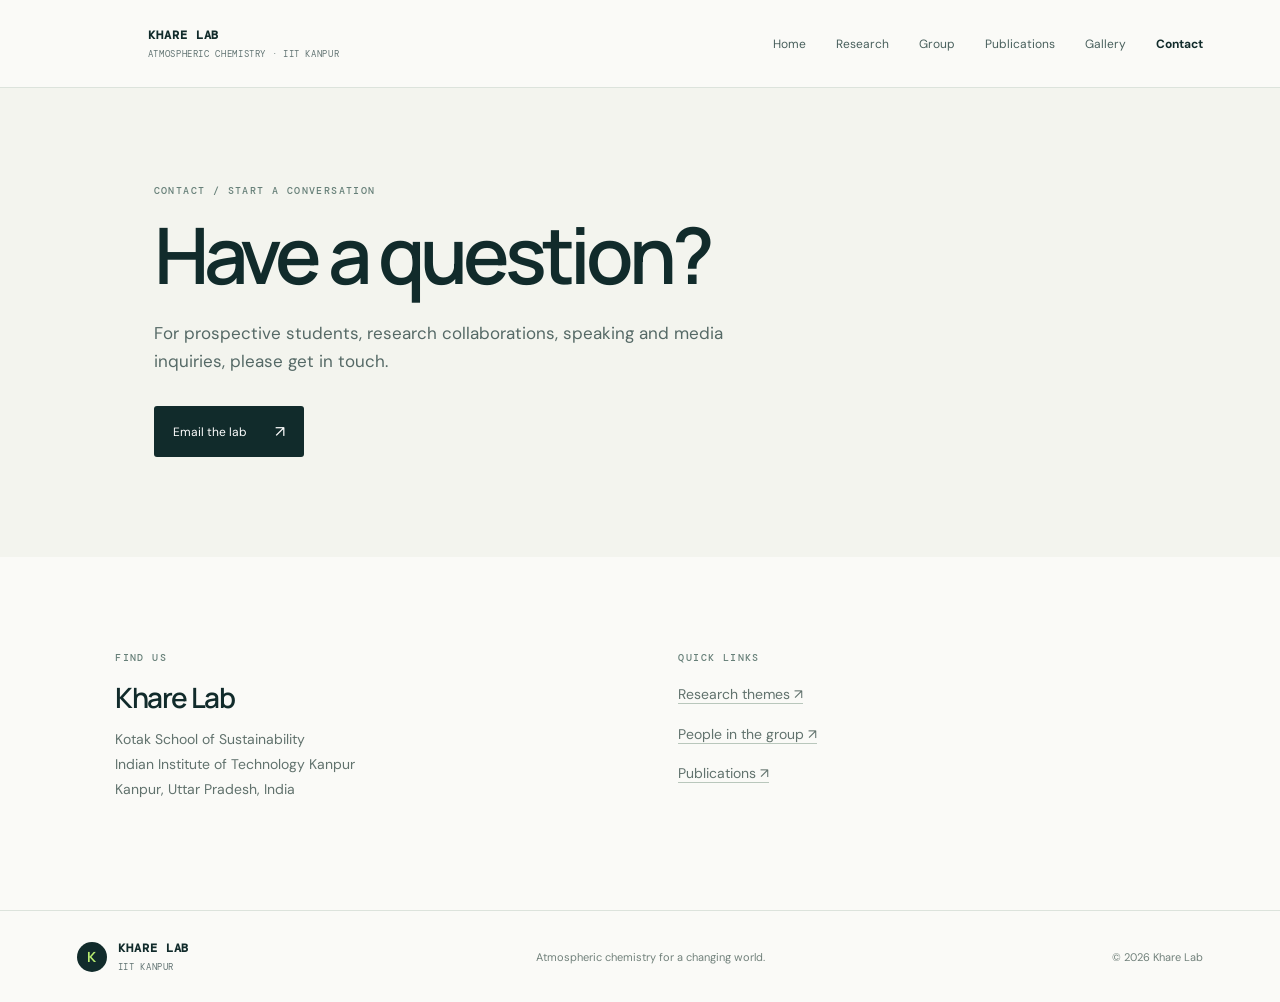
==== contact.html @ ee1ead50 "Update contact.html" ====
<!doctype html><html lang="en"><head><meta charset="utf-8"><meta name="viewport" content="width=device-width,initial-scale=1"><title>Contact | Khare Lab</title><link rel="stylesheet" href="assets/style.css"><script defer src="assets/main.js"></script><script defer src="https://3Dmol.org/build/3Dmol-min.js"></script></head>
  
<body><header class="site-header"><a class="brand" href="index.html">
  <span class="molecule-logo" aria-label="Rotating limonene molecule">
  <span
    class="viewer_3Dmoljs"
    data-cid="440917"
    data-backgroundcolor="0xfafaf7"
    data-backgroundalpha="0"
    data-select="elem:C"
    data-style="stick:radius=0.14,color=0x145c58;sphere:scale=0.23,color=0x145c58"
    data-spin="axis:x;speed:0.5">
  </span>
</span>
  <span>KHARE LAB<small>ATMOSPHERIC CHEMISTRY · IIT KANPUR</small></span></a><button class="menu-toggle" aria-label="Open navigation" aria-expanded="false">☰</button><nav class="nav"><a href="index.html">Home</a><a href="research.html">Research</a><a href="group.html">Group</a><a href="publications.html">Publications</a><a href="gallery.html">Gallery</a><a class="active" href="contact.html">Contact</a></nav></header><main><section class="page-hero contact-hero"><p class="eyebrow">CONTACT / START A CONVERSATION</p><h1>Have a question?</h1><p class="lede">For prospective students, research collaborations, speaking and media inquiries, please get in touch.</p><a class="button" href="mailto:peeyushkhare@iitk.ac.in">Email the lab <span>↗</span></a></section><section class="section contact-details"><div><p class="eyebrow">FIND US</p><h2>Khare Lab</h2><p>Kotak School of Sustainability<br>Indian Institute of Technology Kanpur<br>Kanpur, Uttar Pradesh, India</p></div><div><p class="eyebrow">QUICK LINKS</p><p><a href="research.html">Research themes ↗</a></p><p><a href="group.html">People in the group ↗</a></p><p><a href="publications.html">Publications ↗</a></p></div></section></main><footer class="footer"><a class="brand footer-brand" href="index.html"><span class="brand-mark">K</span><span>KHARE LAB<small>IIT KANPUR</small></span></a><span>Atmospheric chemistry for a changing world.</span><span>© <span data-year></span> Khare Lab</span></footer></body></html>
---- assets/style.css ----
@import url('https://fonts.googleapis.com/css2?family=DM+Mono:wght@400;500&family=DM+Sans:wght@400;500;600;700&family=Manrope:wght@400;500;600;700;800&display=swap');:root{--ink:#112b2b;--muted:#637574;--cream:#f3f4ee;--paper:#fafaf7;--green:#b9ed70;--teal:#145c58;--line:#dce3dc;--orange:#ed8e59}*{box-sizing:border-box}html{scroll-behavior:smooth}body{margin:0;background:var(--paper);color:var(--ink);font-family:'DM Sans',sans-serif}a{color:inherit;text-decoration:none}
.site-header{height:88px;padding:0 6vw;display:flex;align-items:center;justify-content:space-between;border-bottom:1px solid var(--line);background:rgba(250,250,247,.94);position:sticky;top:0;z-index:20;backdrop-filter:blur(14px)}
.brand{display:flex;align-items:center;gap:11px;font:700 12px 'DM Mono',monospace;letter-spacing:.08em}
.brand small{display:block;font-size:9px;color:var(--muted);font-weight:400;margin-top:5px;letter-spacing:.07em}
.brand-mark{height:36px;width:36px;border-radius:50%;display:grid;place-items:center;background:var(--ink);color:var(--green);font:700 17px Manrope}
.nav{display:flex;gap:30px;align-items:center}
.nav a{font-size:12px;color:#49605d;transition:.2s}
.nav a:hover,.nav a.active{color:var(--ink);font-weight:700}
.menu-toggle{display:none;border:0;background:none;font-size:22px;color:var(--ink)}.hero{padding:90px 9vw 82px;display:grid;grid-template-columns:1fr .9fr;gap:5vw;align-items:center;min-height:565px;background:var(--cream)}.eyebrow{font:500 10px 'DM Mono',monospace;letter-spacing:.14em;color:#678079;margin:0 0 18px}.hero h1,
.page-hero h1{font:600 clamp(42px,5.7vw,77px)/1.02 Manrope,sans-serif;letter-spacing:-.065em;margin:0;max-width:690px}
.lede{font-size:17px;line-height:1.7;color:#556966;max-width:550px;margin:24px 0 0}
.hero-actions{display:flex;align-items:center;gap:28px;margin-top:33px}
.button{display:inline-flex;align-items:center;gap:28px;background:var(--ink);color:white;padding:15px 19px;font-size:12px;border-radius:3px;transition:.2s}
.button:hover{background:var(--teal);transform:translateY(-2px)}.button span,
.text-link span,.under-link span{font-size:16px}
.text-link,.under-link{font-size:12px;font-weight:700;border-bottom:1px solid #9ab7a8;padding-bottom:5px}
.hero-note{margin-top:58px;font:10px 'DM Mono',monospace;color:#6d817a;letter-spacing:.04em}
.pulse{display:inline-block;width:7px;height:7px;border-radius:50%;background:#8fc846;margin-right:8px;box-shadow:0 0 0 4px #dfeccd}.hero-art{height:405px;border-radius:48% 48% 45% 45%;position:relative;overflow:hidden;background:radial-gradient(ellipse at 52% 42%,#3e8170 0,#245c59 35%,#143e41 69%,#102d32 100%);box-shadow:inset 0 0 60px #092326}
.hero-art:before{content:'';position:absolute;inset:0;background:linear-gradient(130deg,transparent 20%,#ffffff13 45%,transparent 65%)}
.orbit{position:absolute;border:1px solid #c2e7c568;border-radius:50%;left:50%;top:48%;transform:translate(-50%,-50%) rotate(-28deg)}
.orbit-one{width:230px;height:330px}
.orbit-two{width:330px;height:260px;transform:translate(-50%,-50%) rotate(44deg)}
.orbit-three{width:390px;height:130px;transform:translate(-50%,-50%) rotate(-10deg)}
.particle{position:absolute;border-radius:50%;background:#dbff9b;box-shadow:0 0 24px 5px #c6ff8466}
.p1{width:14px;height:14px;top:27%;left:37%}
.p2{width:9px;height:9px;top:62%;left:67%}
.p3{width:7px;height:7px;top:48%;left:25%}
.p4{width:11px;height:11px;top:72%;left:43%}
.p5{width:6px;height:6px;top:30%;left:70%}
.art-label{position:absolute;left:9%;bottom:17%;color:#f0ffe0;font:11px 'DM Mono';letter-spacing:.06em}
.art-label span{margin-left:20px}
.art-caption{position:absolute;right:8%;top:13%;writing-mode:vertical-rl;color:#d4e6d383;font:9px 'DM Mono';letter-spacing:.18em}
.ticker{height:58px;background:var(--green);display:flex;align-items:center;justify-content:center;gap:4vw;font:10px 'DM Mono';letter-spacing:.15em}
.ticker i{font-style:normal;color:#4b7739}.section{padding:94px 9vw}
.intro-grid{display:grid;grid-template-columns:.8fr 1.2fr;gap:9vw;align-items:start}
.section h2,.join-row h2{font:600 clamp(30px,4vw,48px)/1.08 Manrope;letter-spacing:-.055em;margin:0}
.body-large{font-size:18px;line-height:1.75;color:#516562;margin:0 0 24px}
.focus-section{background:#f1f4ed}
.section-heading{display:flex;align-items:end;justify-content:space-between;margin-bottom:35px}
.section-heading h2{margin-top:0}
.focus-grid{display:grid;grid-template-columns:repeat(3,1fr);gap:15px}
.focus-card{height:270px;border-radius:4px;padding:24px;position:relative;overflow:hidden;color:#f4f5ee;display:flex;flex-direction:column;justify-content:space-between}
.card-index{font:10px 'DM Mono';letter-spacing:.1em;opacity:.7}
.focus-card h3{font:600 27px/1.08 Manrope;letter-spacing:-.04em;z-index:2}
.card-dark{background:#193d3e}
.card-blue{background:#4d7770}
.card-ochre{background:#c98355}
.card-arrow{position:absolute;bottom:23px;right:24px;font-size:20px;z-index:2}
.rings{position:absolute;width:230px;height:230px;border:1px solid #c5ee845c;border-radius:50%;right:-66px;top:44px;box-shadow:0 0 0 24px #c5ee8414,0 0 0 49px #c5ee8410}
.wave{position:absolute;width:220px;height:190px;border:1px solid #d7ffb545;border-radius:48%;right:-30px;top:85px;transform:rotate(-30deg);box-shadow:0 0 0 17px #d7ffb51a,0 0 0 38px #d7ffb514}
.molecule{position:absolute;right:32px;top:67px;font:800 98px Manrope;color:#ffe3c344}
.quote-band{padding:78px 12vw;background:#183d3c;color:#f2f5ee;text-align:center}
.quote-band p{font:500 clamp(24px,3vw,37px)/1.3 Manrope;letter-spacing:-.04em;max-width:820px;margin:0 auto 22px}
.quote-band span{font:10px 'DM Mono';letter-spacing:.14em;color:#bddeaf}
.join-row{background:var(--green);display:flex;align-items:center;justify-content:space-between;padding-top:60px;padding-bottom:60px}
.join-row h2{font-size:35px}.button-light{background:var(--ink)}
.footer{padding:29px 6vw;display:flex;align-items:center;justify-content:space-between;border-top:1px solid var(--line);font-size:11px;color:#71817b}
.footer-brand{color:var(--ink)}
.footer-brand .brand-mark{width:30px;height:30px;font-size:14px}
.page-hero{padding:96px 12vw 82px;background:var(--cream)}
.page-hero h1{font-size:clamp(45px,6.2vw,78px)}
.page-hero .lede{max-width:640px}

.research-list{padding-top:24px;padding-bottom:30px}
.research-item{padding:48px 0;border-bottom:1px solid var(--line);display:grid;grid-template-columns:65px 1fr 380px;gap:25px;align-items:center}
.research-num{align-self:start;padding-top:4px;color:#91a39a;font:12px 'DM Mono'}
.research-item h2{font-size:30px;margin:0 0 13px}
.research-item p:not(.eyebrow){color:#63736e;max-width:720px;line-height:1.7;font-size:14px}.tag-row{display:flex;gap:8px;flex-wrap:wrap;margin-top:20px}.tag-row span{padding:6px 9px;background:#edf1e9;color:#62766c;font:9px 'DM Mono';border-radius:2px}
.research-art{height:180px;border-radius:0;display:grid;place-items:center;position:relative;overflow:hidden}
.research-art>span{font:700 29px Manrope;z-index:2;color:#fff}
.research-art i{position:absolute;width:88px;height:120px;border:1px solid #ffffff70;border-radius:50%;transform:rotate(42deg)}
.research-art i:nth-of-type(2){transform:rotate(-42deg);width:130px}
.research-art i:nth-of-type(3){width:175px;height:80px;transform:rotate(10deg)}

.art-amber{background:radial-gradient(circle,#e3ae70,#b96d45)}
.art-blue{background:radial-gradient(circle,#87c6ad,#397c79)}
.art-green{background:radial-gradient(circle,#bedc76,#668950)}
.art-purple{background:radial-gradient(circle,#b4a2cf,#665a82)}
.group-lead{display:grid;grid-template-columns:270px 1fr;gap:7vw;align-items:center}
.portrait-placeholder{height:325px;background:linear-gradient(150deg,#d8e4d4,#94b6a1);display:flex;align-items:center;justify-content:center;flex-direction:column;position:relative;color:#32655b}
.portrait-placeholder span{font:700 90px Manrope;opacity:.65}
.portrait-placeholder small{font:9px 'DM Mono';letter-spacing:.12em}
.group-lead h2{margin-bottom:10px}.role{font-size:14px;color:var(--teal);margin-bottom:22px}
.group-lead p:not(.eyebrow){line-height:1.7;color:#5e706b;font-size:14px}

.small-note{font-size:11px!important;color:#89958f!important;line-height:1.6}
.group-section{background:#f1f4ed}.people-grid{display:grid;grid-template-columns:repeat(3,1fr);gap:18px}
.person-card{background:#fafbf8;padding:16px 16px 23px}
.person-photo{height:220px;display:grid;place-items:center;color:#fff;font-size:34px;margin-bottom:21px}
.photo-one{background:linear-gradient(145deg,#58857b,#c1cb99)}
.photo-two{background:linear-gradient(145deg,#66868d,#d4a576)}

.person-card h3{font:600 21px Manrope;margin:0 0 8px}
.person-card p:not(.eyebrow){color:#71807b;font-size:13px;line-height:1.6}
.person-card .eyebrow{font-size:9px}.join-card{background:#173e3d;color:#f2f6ee;padding:28px}

.join-card p:not(.eyebrow){color:#bed0c5}
.join-card a{display:inline-block;margin-top:12px;color:var(--green);font-size:12px}
.join-symbol{font-size:27px;color:var(--green);margin:5px 0 26px}

.pub-list{padding-top:40px}.pub-tools{display:flex;justify-content:space-between;align-items:center;padding-bottom:20px;border-bottom:1px solid var(--ink);font:10px 'DM Mono';letter-spacing:.1em}
.pub-item{display:grid;grid-template-columns:90px 1fr 45px;gap:15px;padding:30px 0;border-bottom:1px solid var(--line);align-items:start}
.pub-year{font:12px 'DM Mono';color:#889890}.pub-item h3{font:600 22px Manrope;margin:0 0 8px;letter-spacing:-.03em}
.pub-item p:not(.eyebrow){font-size:13px;color:#75817b;margin:0}
.pub-open{font-size:20px;justify-self:end}

.gallery-grid{display:grid;grid-template-columns:1.3fr 1fr 1fr;gap:28px 18px;padding-bottom:35px}
.gallery-tile{margin:0}.tile-wide{grid-column:span 2}.gallery-art{height:230px;display:grid;place-items:center;border-radius:3px;position:relative;overflow:hidden}
.gallery-art span{font:10px 'DM Mono';letter-spacing:.14em;color:#ffffffc5}.tile-wide
.gallery-art{height:290px}
.art-landscape{background:linear-gradient(170deg,#acc3b2 0 30%,#587b69 31% 55%,#344e4a 56% 100%)}
.art-landscape:after{content:'';position:absolute;bottom:0;left:0;right:0;height:38%;background:linear-gradient(165deg,transparent 25%,#1e4340 26% 47%,transparent 48%),linear-gradient(20deg,#193f3b 0 52%,transparent 53%)}
.art-instrument{background:linear-gradient(130deg,#c1c9bc,#526c66)}
.art-sky{background:linear-gradient(#e6b779,#e88b5d 50%,#596f6a)}
.art-team{background:linear-gradient(135deg,#7a9485,#c3c68e)}
.art-particles{background:radial-gradient(circle at 40% 40%,#e8da94 0 2px,transparent 3px),radial-gradient(circle at 70% 60%,#b9e889 0 3px,transparent 4px),radial-gradient(circle at 55% 70%,#f7b363 0 2px,transparent 3px),#275452;background-size:32px 32px,43px 43px,28px 28px,auto}
.gallery-tile figcaption{display:flex;justify-content:space-between;gap:8px;margin-top:12px;font-size:12px}
.gallery-tile figcaption span{font-size:10px;color:#89958f}
.contact-hero{padding-bottom:100px}.contact-hero .button{margin-top:30px}.contact-hero .small-note{margin-top:15px}

.contact-details{display:grid;grid-template-columns:1fr 1fr;gap:6vw}
.contact-details h2{font-size:28px}
.contact-details p:not(.eyebrow){color:#61726d;line-height:1.8;font-size:14px}
.contact-details a{border-bottom:1px solid #b9c7bc}
.contact-details a:hover{color:var(--teal)}@media(max-width:850px){.site-header{padding:0 5vw}.nav{gap:16px}.hero{padding:70px 7vw;grid-template-columns:1fr 0.8fr}.hero-art{height:330px}.section{padding:72px 7vw}.page-hero{padding:75px 8vw}
                                                                  
.research-item{grid-template-columns:40px 1fr 170px}
.research-art{height:135px}.gallery-grid{grid-template-columns:1fr 1fr}.tile-wide{grid-column:span 2}}@media(max-width:650px){.site-header{height:72px}.menu-toggle{display:block}.nav{display:none;position:absolute;top:71px;left:0;right:0;background:var(--paper);padding:18px 6vw 24px;flex-direction:column;align-items:flex-start;border-bottom:1px solid var(--line)}.nav.is-open{display:flex}

.hero{grid-template-columns:1fr;padding:60px 7vw 50px;gap:38px}
.hero h1{font-size:49px}
.hero-art{height:300px;width:min(100%,370px);justify-self:center}
.hero-note{margin-top:35px}.ticker{gap:3vw;font-size:8px}
.ticker span:last-child{display:none}
.intro-grid{grid-template-columns:1fr;gap:25px}
.focus-grid{grid-template-columns:1fr}
.focus-card{height:220px}
.section-heading{align-items:start;gap:18px;flex-direction:column}
.join-row{align-items:flex-start;gap:28px;flex-direction:column}
.join-row h2{font-size:30px}
.footer{align-items:flex-start;gap:16px;flex-direction:column}
.page-hero{padding:62px 7vw}
.page-hero h1{font-size:49px}
.research-item{grid-template-columns:35px 1fr;gap:15px;padding:35px 0}
.research-art{grid-column:2;width:100%;max-width:230px}
.research-item h2{font-size:25px}
.group-lead{grid-template-columns:1fr;gap:35px}
.portrait-placeholder{height:300px;max-width:300px}
.people-grid{grid-template-columns:1fr}
.person-photo{height:250px}
.pub-item{grid-template-columns:55px 1fr 25px;gap:10px}
.pub-item h3{font-size:18px}
.pub-tools{gap:20px;align-items:flex-start;flex-direction:column}
.gallery-grid{grid-template-columns:1fr}
.tile-wide{grid-column:auto}
.gallery-art,.tile-wide .gallery-art{height:230px}
.contact-details{grid-template-columns:1fr}}

.molecule-logo {
  display: inline-block;
  position: relative;
  width: 60px;
  height: 60px;
  flex-shrink: 0;
}

.molecule-logo .viewer_3Dmoljs {
  display: block;
  position: relative;
  width: 100%;
  height: 100%;
  pointer-events: none;
}

@media (prefers-reduced-motion: reduce) {
  .molecule-logo {
    /* Rotation is controlled by JavaScript, not CSS. */
  }
}
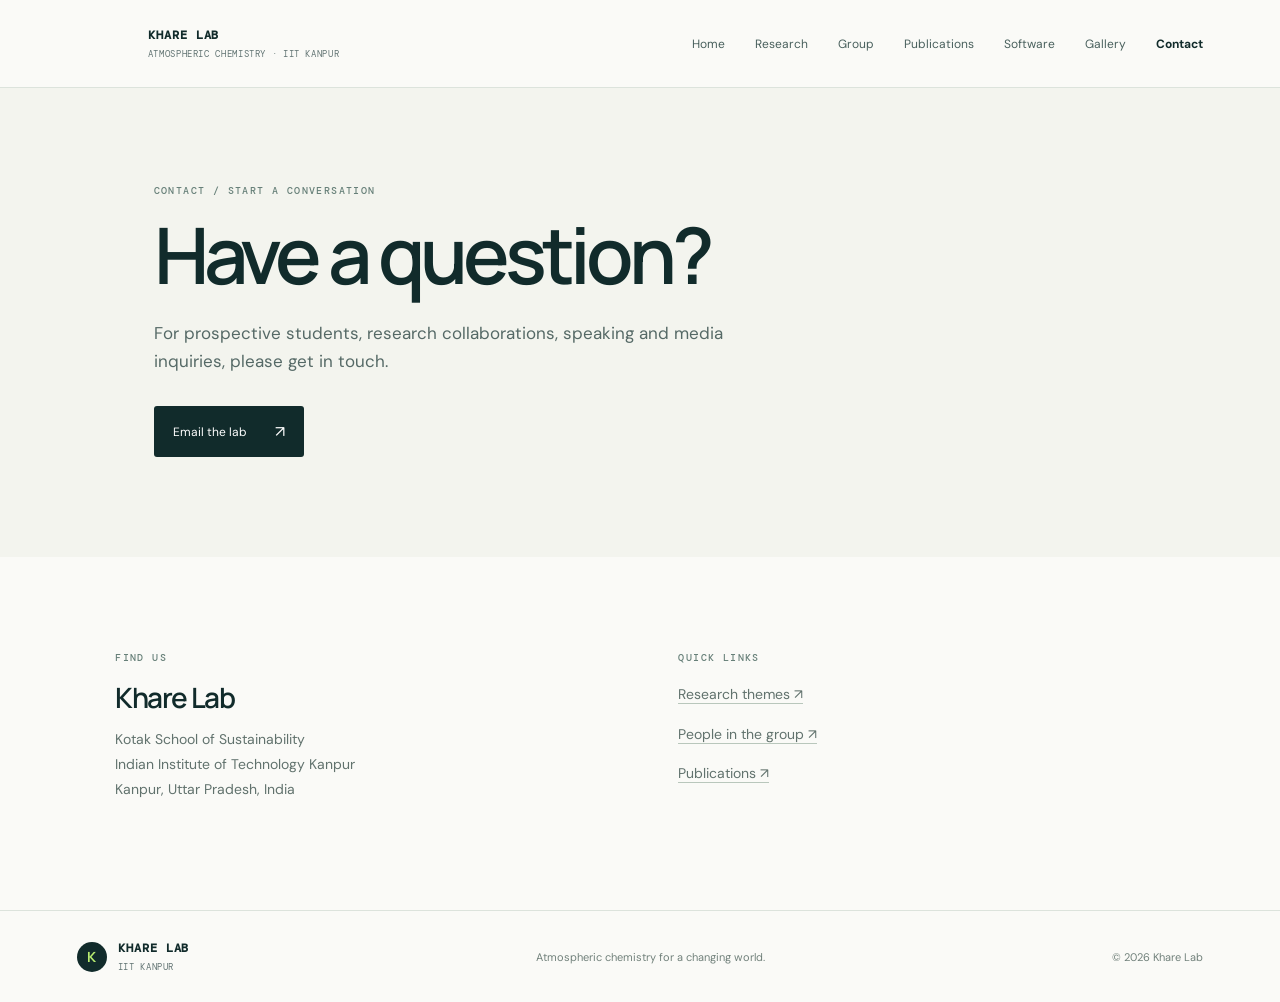
==== commit 882157df: "Update contact.html" ====
--- a/contact.html
+++ b/contact.html
@@ -12,4 +12,4 @@
     data-spin="axis:x;speed:0.5">
   </span>
 </span>
-  <span>KHARE LAB<small>ATMOSPHERIC CHEMISTRY · IIT KANPUR</small></span></a><button class="menu-toggle" aria-label="Open navigation" aria-expanded="false">☰</button><nav class="nav"><a href="index.html">Home</a><a href="research.html">Research</a><a href="group.html">Group</a><a href="publications.html">Publications</a><a href="gallery.html">Gallery</a><a class="active" href="contact.html">Contact</a></nav></header><main><section class="page-hero contact-hero"><p class="eyebrow">CONTACT / START A CONVERSATION</p><h1>Have a question?</h1><p class="lede">For prospective students, research collaborations, speaking and media inquiries, please get in touch.</p><a class="button" href="mailto:peeyushkhare@iitk.ac.in">Email the lab <span>↗</span></a></section><section class="section contact-details"><div><p class="eyebrow">FIND US</p><h2>Khare Lab</h2><p>Kotak School of Sustainability<br>Indian Institute of Technology Kanpur<br>Kanpur, Uttar Pradesh, India</p></div><div><p class="eyebrow">QUICK LINKS</p><p><a href="research.html">Research themes ↗</a></p><p><a href="group.html">People in the group ↗</a></p><p><a href="publications.html">Publications ↗</a></p></div></section></main><footer class="footer"><a class="brand footer-brand" href="index.html"><span class="brand-mark">K</span><span>KHARE LAB<small>IIT KANPUR</small></span></a><span>Atmospheric chemistry for a changing world.</span><span>© <span data-year></span> Khare Lab</span></footer></body></html>
+  <span>KHARE LAB<small>ATMOSPHERIC CHEMISTRY · IIT KANPUR</small></span></a><button class="menu-toggle" aria-label="Open navigation" aria-expanded="false">☰</button><nav class="nav"><a href="index.html">Home</a><a href="research.html">Research</a><a href="group.html">Group</a><a href="publications.html">Publications</a><a href="software.html">Software</a><a href="gallery.html">Gallery</a><a class="active" href="contact.html">Contact</a></nav></header><main><section class="page-hero contact-hero"><p class="eyebrow">CONTACT / START A CONVERSATION</p><h1>Have a question?</h1><p class="lede">For prospective students, research collaborations, speaking and media inquiries, please get in touch.</p><a class="button" href="mailto:peeyushkhare@iitk.ac.in">Email the lab <span>↗</span></a></section><section class="section contact-details"><div><p class="eyebrow">FIND US</p><h2>Khare Lab</h2><p>Kotak School of Sustainability<br>Indian Institute of Technology Kanpur<br>Kanpur, Uttar Pradesh, India</p></div><div><p class="eyebrow">QUICK LINKS</p><p><a href="research.html">Research themes ↗</a></p><p><a href="group.html">People in the group ↗</a></p><p><a href="publications.html">Publications ↗</a></p></div></section></main><footer class="footer"><a class="brand footer-brand" href="index.html"><span class="brand-mark">K</span><span>KHARE LAB<small>IIT KANPUR</small></span></a><span>Atmospheric chemistry for a changing world.</span><span>© <span data-year></span> Khare Lab</span></footer></body></html>
--- a/assets/style.css
+++ b/assets/style.css
@@ -156,6 +156,9 @@
 .gallery-art,.tile-wide .gallery-art{height:230px}
 .contact-details{grid-template-columns:1fr}}
 
+.group-lead .role {margin-bottom: 8px;}
+.group-lead .role + p {margin-top: 0;}
+
 .molecule-logo {
   display: inline-block;
   position: relative;
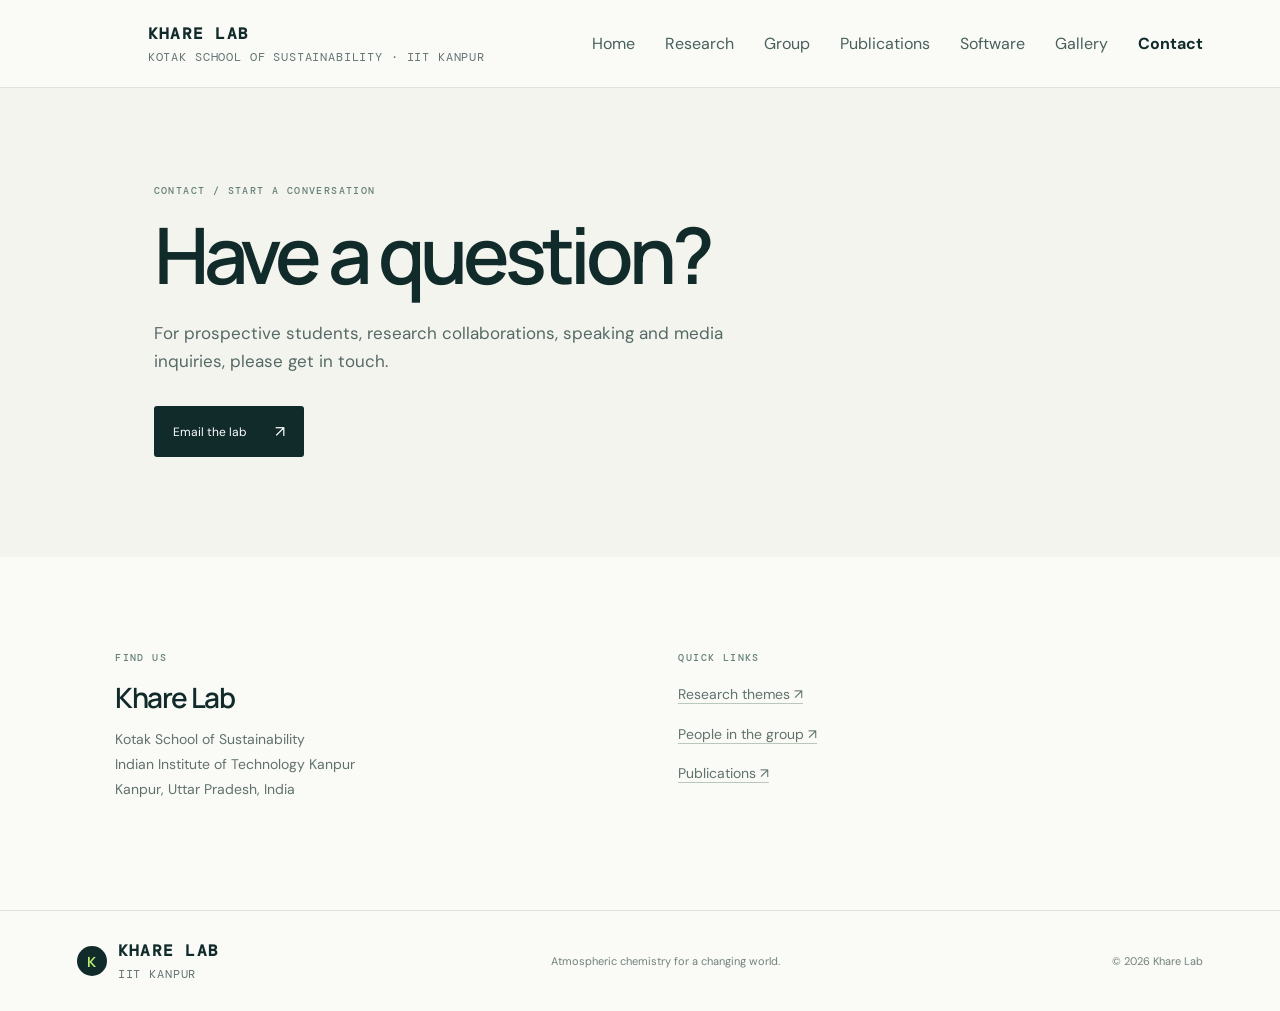
==== commit 00a7f6aa: "Update contact.html" ====
--- a/contact.html
+++ b/contact.html
@@ -12,4 +12,4 @@
     data-spin="axis:x;speed:0.5">
   </span>
 </span>
-  <span>KHARE LAB<small>ATMOSPHERIC CHEMISTRY · IIT KANPUR</small></span></a><button class="menu-toggle" aria-label="Open navigation" aria-expanded="false">☰</button><nav class="nav"><a href="index.html">Home</a><a href="research.html">Research</a><a href="group.html">Group</a><a href="publications.html">Publications</a><a href="software.html">Software</a><a href="gallery.html">Gallery</a><a class="active" href="contact.html">Contact</a></nav></header><main><section class="page-hero contact-hero"><p class="eyebrow">CONTACT / START A CONVERSATION</p><h1>Have a question?</h1><p class="lede">For prospective students, research collaborations, speaking and media inquiries, please get in touch.</p><a class="button" href="mailto:peeyushkhare@iitk.ac.in">Email the lab <span>↗</span></a></section><section class="section contact-details"><div><p class="eyebrow">FIND US</p><h2>Khare Lab</h2><p>Kotak School of Sustainability<br>Indian Institute of Technology Kanpur<br>Kanpur, Uttar Pradesh, India</p></div><div><p class="eyebrow">QUICK LINKS</p><p><a href="research.html">Research themes ↗</a></p><p><a href="group.html">People in the group ↗</a></p><p><a href="publications.html">Publications ↗</a></p></div></section></main><footer class="footer"><a class="brand footer-brand" href="index.html"><span class="brand-mark">K</span><span>KHARE LAB<small>IIT KANPUR</small></span></a><span>Atmospheric chemistry for a changing world.</span><span>© <span data-year></span> Khare Lab</span></footer></body></html>
+  <span>KHARE LAB<small>KOTAK SCHOOL OF SUSTAINABILITY · IIT KANPUR</small></span></a><button class="menu-toggle" aria-label="Open navigation" aria-expanded="false">☰</button><nav class="nav"><a href="index.html">Home</a><a href="research.html">Research</a><a href="group.html">Group</a><a href="publications.html">Publications</a><a href="software.html">Software</a><a href="gallery.html">Gallery</a><a class="active" href="contact.html">Contact</a></nav></header><main><section class="page-hero contact-hero"><p class="eyebrow">CONTACT / START A CONVERSATION</p><h1>Have a question?</h1><p class="lede">For prospective students, research collaborations, speaking and media inquiries, please get in touch.</p><a class="button" href="mailto:peeyushkhare@iitk.ac.in">Email the lab <span>↗</span></a></section><section class="section contact-details"><div><p class="eyebrow">FIND US</p><h2>Khare Lab</h2><p>Kotak School of Sustainability<br>Indian Institute of Technology Kanpur<br>Kanpur, Uttar Pradesh, India</p></div><div><p class="eyebrow">QUICK LINKS</p><p><a href="research.html">Research themes ↗</a></p><p><a href="group.html">People in the group ↗</a></p><p><a href="publications.html">Publications ↗</a></p></div></section></main><footer class="footer"><a class="brand footer-brand" href="index.html"><span class="brand-mark">K</span><span>KHARE LAB<small>IIT KANPUR</small></span></a><span>Atmospheric chemistry for a changing world.</span><span>© <span data-year></span> Khare Lab</span></footer></body></html>
--- a/assets/style.css
+++ b/assets/style.css
@@ -1,10 +1,10 @@
 @import url('https://fonts.googleapis.com/css2?family=DM+Mono:wght@400;500&family=DM+Sans:wght@400;500;600;700&family=Manrope:wght@400;500;600;700;800&display=swap');:root{--ink:#112b2b;--muted:#637574;--cream:#f3f4ee;--paper:#fafaf7;--green:#b9ed70;--teal:#145c58;--line:#dce3dc;--orange:#ed8e59}*{box-sizing:border-box}html{scroll-behavior:smooth}body{margin:0;background:var(--paper);color:var(--ink);font-family:'DM Sans',sans-serif}a{color:inherit;text-decoration:none}
 .site-header{height:88px;padding:0 6vw;display:flex;align-items:center;justify-content:space-between;border-bottom:1px solid var(--line);background:rgba(250,250,247,.94);position:sticky;top:0;z-index:20;backdrop-filter:blur(14px)}
-.brand{display:flex;align-items:center;gap:11px;font:700 12px 'DM Mono',monospace;letter-spacing:.08em}
-.brand small{display:block;font-size:9px;color:var(--muted);font-weight:400;margin-top:5px;letter-spacing:.07em}
+.brand{display:flex;align-items:center;gap:11px;font:700 16px 'DM Mono',monospace;letter-spacing:.08em}
+.brand small{display:block;font-size:12px;color:var(--muted);font-weight:400;margin-top:5px;letter-spacing:.07em}
 .brand-mark{height:36px;width:36px;border-radius:50%;display:grid;place-items:center;background:var(--ink);color:var(--green);font:700 17px Manrope}
 .nav{display:flex;gap:30px;align-items:center}
-.nav a{font-size:12px;color:#49605d;transition:.2s}
+.nav a{font-size:16px;color:#49605d;transition:.2s}
 .nav a:hover,.nav a.active{color:var(--ink);font-weight:700}
 .menu-toggle{display:none;border:0;background:none;font-size:22px;color:var(--ink)}.hero{padding:90px 9vw 82px;display:grid;grid-template-columns:1fr .9fr;gap:5vw;align-items:center;min-height:565px;background:var(--cream)}.eyebrow{font:500 10px 'DM Mono',monospace;letter-spacing:.14em;color:#678079;margin:0 0 18px}.hero h1,
 .page-hero h1{font:600 clamp(42px,5.7vw,77px)/1.02 Manrope,sans-serif;letter-spacing:-.065em;margin:0;max-width:690px}
@@ -175,6 +175,17 @@
   pointer-events: none;
 }
 
+.gallery-art {position: relative;overflow: hidden;}
+.gallery-art img {display: block;width: 100%;height: 100%;object-fit: cover;}
+
+.gallery-art img.van-photo {
+  position: absolute;
+  inset: 0;
+  width: 100%;
+  height: 100%;
+  object-fit: contain;
+  background: #e8ece7;
+}
 @media (prefers-reduced-motion: reduce) {
   .molecule-logo {
     /* Rotation is controlled by JavaScript, not CSS. */
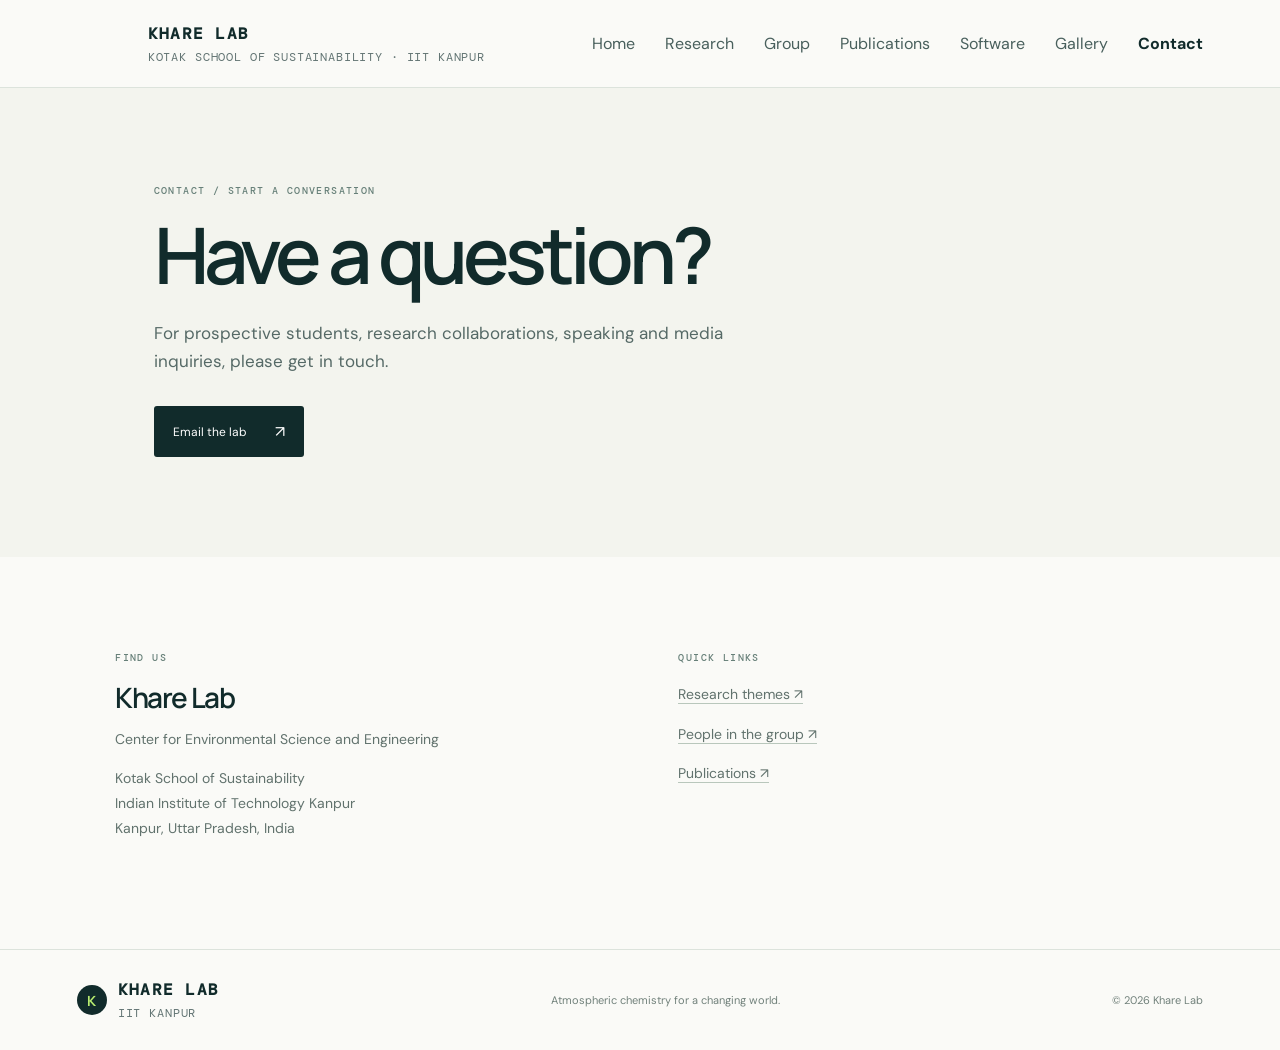
==== commit bc13ecfa: "Update contact.html" ====
--- a/contact.html
+++ b/contact.html
@@ -12,4 +12,4 @@
     data-spin="axis:x;speed:0.5">
   </span>
 </span>
-  <span>KHARE LAB<small>KOTAK SCHOOL OF SUSTAINABILITY · IIT KANPUR</small></span></a><button class="menu-toggle" aria-label="Open navigation" aria-expanded="false">☰</button><nav class="nav"><a href="index.html">Home</a><a href="research.html">Research</a><a href="group.html">Group</a><a href="publications.html">Publications</a><a href="software.html">Software</a><a href="gallery.html">Gallery</a><a class="active" href="contact.html">Contact</a></nav></header><main><section class="page-hero contact-hero"><p class="eyebrow">CONTACT / START A CONVERSATION</p><h1>Have a question?</h1><p class="lede">For prospective students, research collaborations, speaking and media inquiries, please get in touch.</p><a class="button" href="mailto:peeyushkhare@iitk.ac.in">Email the lab <span>↗</span></a></section><section class="section contact-details"><div><p class="eyebrow">FIND US</p><h2>Khare Lab</h2><p>Kotak School of Sustainability<br>Indian Institute of Technology Kanpur<br>Kanpur, Uttar Pradesh, India</p></div><div><p class="eyebrow">QUICK LINKS</p><p><a href="research.html">Research themes ↗</a></p><p><a href="group.html">People in the group ↗</a></p><p><a href="publications.html">Publications ↗</a></p></div></section></main><footer class="footer"><a class="brand footer-brand" href="index.html"><span class="brand-mark">K</span><span>KHARE LAB<small>IIT KANPUR</small></span></a><span>Atmospheric chemistry for a changing world.</span><span>© <span data-year></span> Khare Lab</span></footer></body></html>
+  <span>KHARE LAB<small>KOTAK SCHOOL OF SUSTAINABILITY · IIT KANPUR</small></span></a><button class="menu-toggle" aria-label="Open navigation" aria-expanded="false">☰</button><nav class="nav"><a href="index.html">Home</a><a href="research.html">Research</a><a href="group.html">Group</a><a href="publications.html">Publications</a><a href="software.html">Software</a><a href="gallery.html">Gallery</a><a class="active" href="contact.html">Contact</a></nav></header><main><section class="page-hero contact-hero"><p class="eyebrow">CONTACT / START A CONVERSATION</p><h1>Have a question?</h1><p class="lede">For prospective students, research collaborations, speaking and media inquiries, please get in touch.</p><a class="button" href="mailto:peeyushkhare@iitk.ac.in">Email the lab <span>↗</span></a></section><section class="section contact-details"><div><p class="eyebrow">FIND US</p><h2>Khare Lab</h2><p>Center for Environmental Science and Engineering</p><p>Kotak School of Sustainability<br>Indian Institute of Technology Kanpur<br>Kanpur, Uttar Pradesh, India</p></div><div><p class="eyebrow">QUICK LINKS</p><p><a href="research.html">Research themes ↗</a></p><p><a href="group.html">People in the group ↗</a></p><p><a href="publications.html">Publications ↗</a></p></div></section></main><footer class="footer"><a class="brand footer-brand" href="index.html"><span class="brand-mark">K</span><span>KHARE LAB<small>IIT KANPUR</small></span></a><span>Atmospheric chemistry for a changing world.</span><span>© <span data-year></span> Khare Lab</span></footer></body></html>
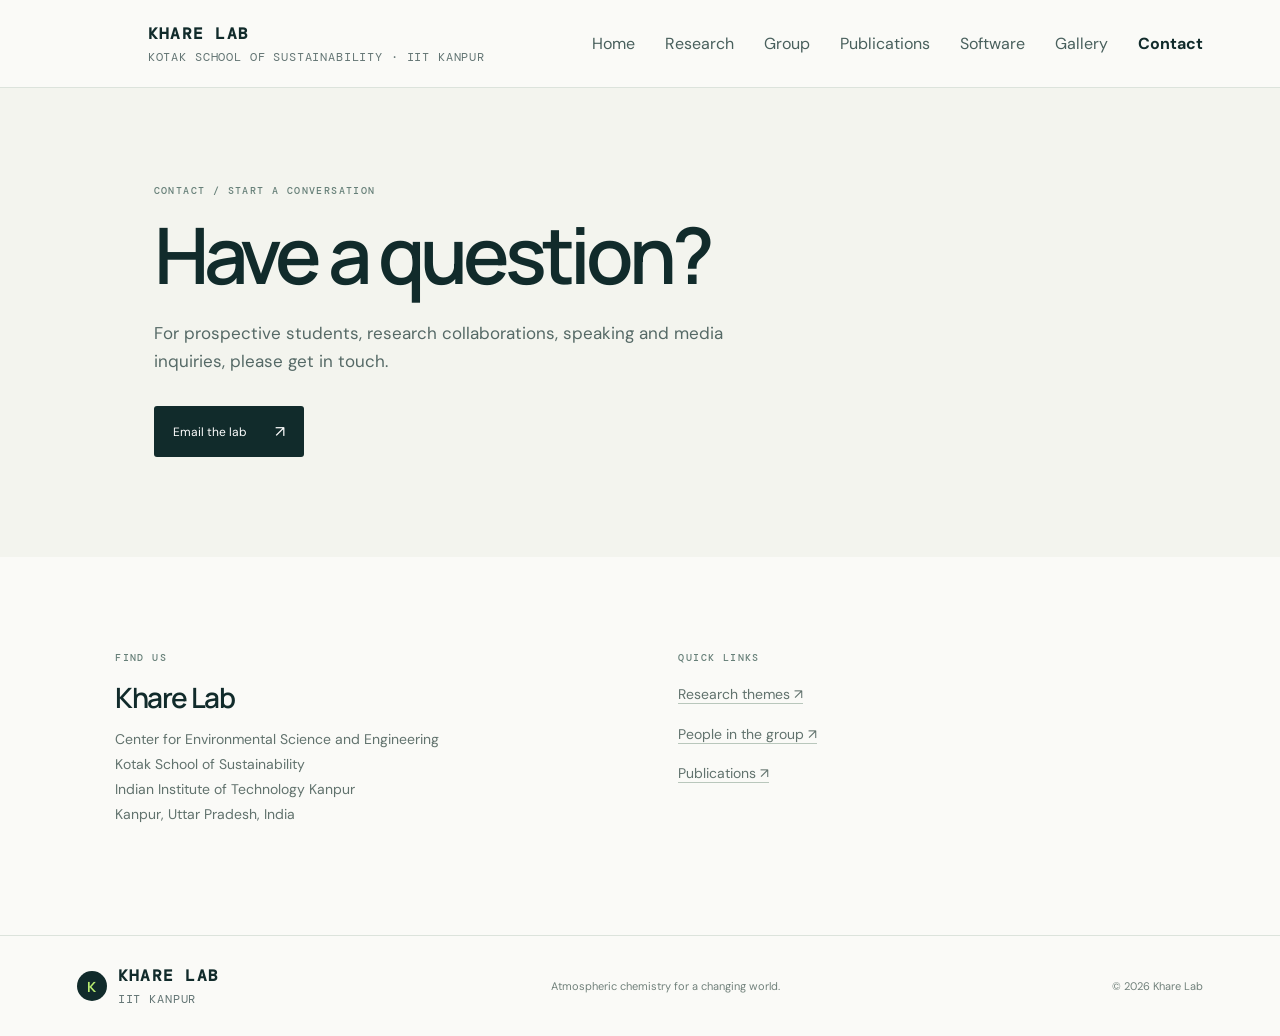
==== commit 736ef869: "Update contact.html" ====
--- a/contact.html
+++ b/contact.html
@@ -12,4 +12,4 @@
     data-spin="axis:x;speed:0.5">
   </span>
 </span>
-  <span>KHARE LAB<small>KOTAK SCHOOL OF SUSTAINABILITY · IIT KANPUR</small></span></a><button class="menu-toggle" aria-label="Open navigation" aria-expanded="false">☰</button><nav class="nav"><a href="index.html">Home</a><a href="research.html">Research</a><a href="group.html">Group</a><a href="publications.html">Publications</a><a href="software.html">Software</a><a href="gallery.html">Gallery</a><a class="active" href="contact.html">Contact</a></nav></header><main><section class="page-hero contact-hero"><p class="eyebrow">CONTACT / START A CONVERSATION</p><h1>Have a question?</h1><p class="lede">For prospective students, research collaborations, speaking and media inquiries, please get in touch.</p><a class="button" href="mailto:peeyushkhare@iitk.ac.in">Email the lab <span>↗</span></a></section><section class="section contact-details"><div><p class="eyebrow">FIND US</p><h2>Khare Lab</h2><p>Center for Environmental Science and Engineering</p><p>Kotak School of Sustainability<br>Indian Institute of Technology Kanpur<br>Kanpur, Uttar Pradesh, India</p></div><div><p class="eyebrow">QUICK LINKS</p><p><a href="research.html">Research themes ↗</a></p><p><a href="group.html">People in the group ↗</a></p><p><a href="publications.html">Publications ↗</a></p></div></section></main><footer class="footer"><a class="brand footer-brand" href="index.html"><span class="brand-mark">K</span><span>KHARE LAB<small>IIT KANPUR</small></span></a><span>Atmospheric chemistry for a changing world.</span><span>© <span data-year></span> Khare Lab</span></footer></body></html>
+  <span>KHARE LAB<small>KOTAK SCHOOL OF SUSTAINABILITY · IIT KANPUR</small></span></a><button class="menu-toggle" aria-label="Open navigation" aria-expanded="false">☰</button><nav class="nav"><a href="index.html">Home</a><a href="research.html">Research</a><a href="group.html">Group</a><a href="publications.html">Publications</a><a href="software.html">Software</a><a href="gallery.html">Gallery</a><a class="active" href="contact.html">Contact</a></nav></header><main><section class="page-hero contact-hero"><p class="eyebrow">CONTACT / START A CONVERSATION</p><h1>Have a question?</h1><p class="lede">For prospective students, research collaborations, speaking and media inquiries, please get in touch.</p><a class="button" href="mailto:peeyushkhare@iitk.ac.in">Email the lab <span>↗</span></a></section><section class="section contact-details"><div><p class="eyebrow">FIND US</p><h2>Khare Lab</h2><p>Center for Environmental Science and Engineering<br>Kotak School of Sustainability<br>Indian Institute of Technology Kanpur<br>Kanpur, Uttar Pradesh, India</p></div><div><p class="eyebrow">QUICK LINKS</p><p><a href="research.html">Research themes ↗</a></p><p><a href="group.html">People in the group ↗</a></p><p><a href="publications.html">Publications ↗</a></p></div></section></main><footer class="footer"><a class="brand footer-brand" href="index.html"><span class="brand-mark">K</span><span>KHARE LAB<small>IIT KANPUR</small></span></a><span>Atmospheric chemistry for a changing world.</span><span>© <span data-year></span> Khare Lab</span></footer></body></html>
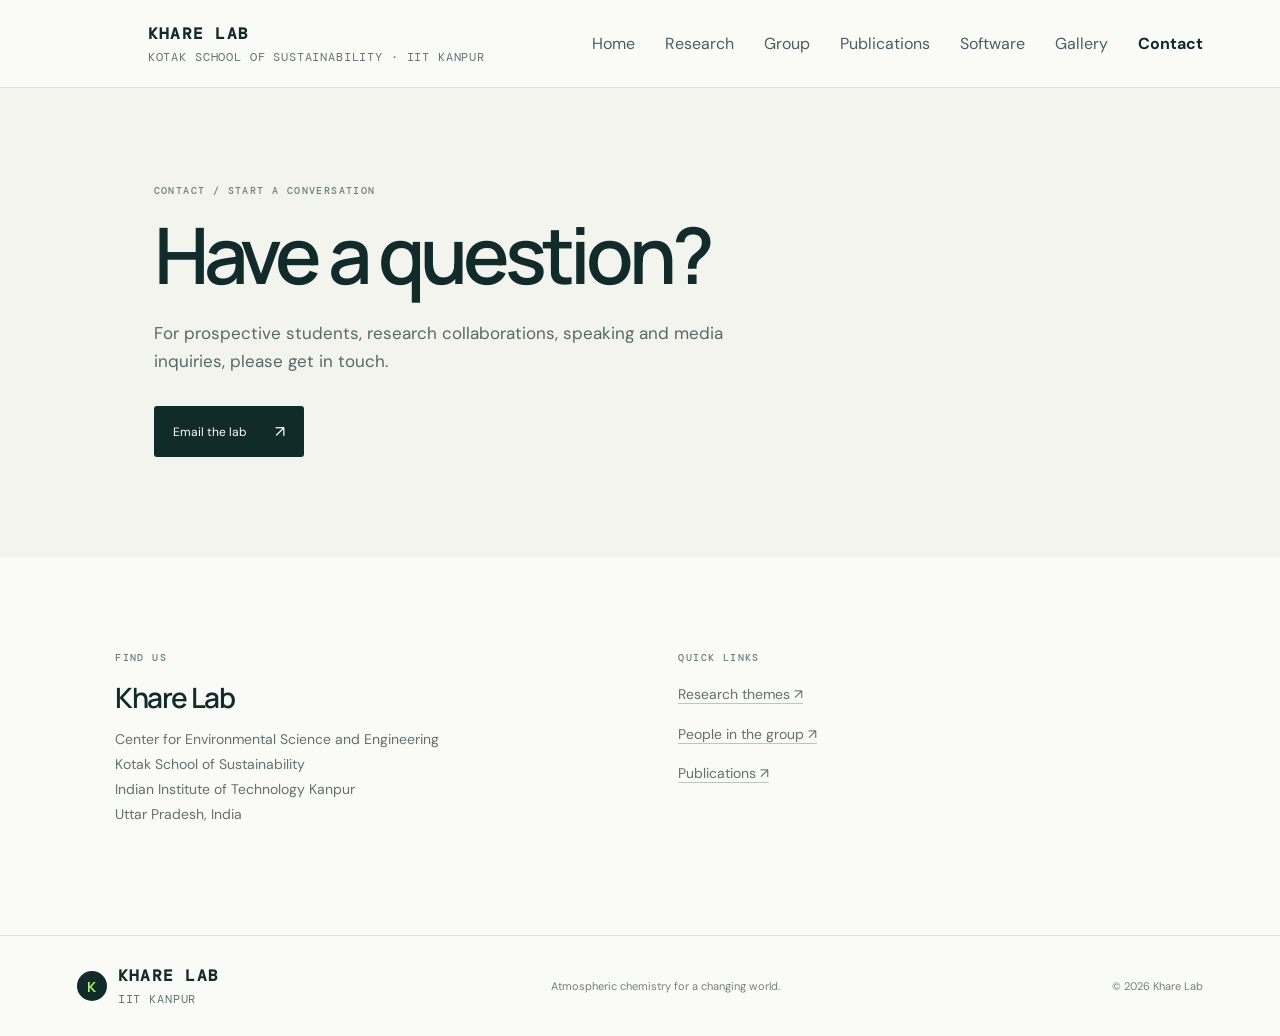
==== commit 14563cc7: "Update contact.html" ====
--- a/contact.html
+++ b/contact.html
@@ -12,4 +12,4 @@
     data-spin="axis:x;speed:0.5">
   </span>
 </span>
-  <span>KHARE LAB<small>KOTAK SCHOOL OF SUSTAINABILITY · IIT KANPUR</small></span></a><button class="menu-toggle" aria-label="Open navigation" aria-expanded="false">☰</button><nav class="nav"><a href="index.html">Home</a><a href="research.html">Research</a><a href="group.html">Group</a><a href="publications.html">Publications</a><a href="software.html">Software</a><a href="gallery.html">Gallery</a><a class="active" href="contact.html">Contact</a></nav></header><main><section class="page-hero contact-hero"><p class="eyebrow">CONTACT / START A CONVERSATION</p><h1>Have a question?</h1><p class="lede">For prospective students, research collaborations, speaking and media inquiries, please get in touch.</p><a class="button" href="mailto:peeyushkhare@iitk.ac.in">Email the lab <span>↗</span></a></section><section class="section contact-details"><div><p class="eyebrow">FIND US</p><h2>Khare Lab</h2><p>Center for Environmental Science and Engineering<br>Kotak School of Sustainability<br>Indian Institute of Technology Kanpur<br>Kanpur, Uttar Pradesh, India</p></div><div><p class="eyebrow">QUICK LINKS</p><p><a href="research.html">Research themes ↗</a></p><p><a href="group.html">People in the group ↗</a></p><p><a href="publications.html">Publications ↗</a></p></div></section></main><footer class="footer"><a class="brand footer-brand" href="index.html"><span class="brand-mark">K</span><span>KHARE LAB<small>IIT KANPUR</small></span></a><span>Atmospheric chemistry for a changing world.</span><span>© <span data-year></span> Khare Lab</span></footer></body></html>
+  <span>KHARE LAB<small>KOTAK SCHOOL OF SUSTAINABILITY · IIT KANPUR</small></span></a><button class="menu-toggle" aria-label="Open navigation" aria-expanded="false">☰</button><nav class="nav"><a href="index.html">Home</a><a href="research.html">Research</a><a href="group.html">Group</a><a href="publications.html">Publications</a><a href="software.html">Software</a><a href="gallery.html">Gallery</a><a class="active" href="contact.html">Contact</a></nav></header><main><section class="page-hero contact-hero"><p class="eyebrow">CONTACT / START A CONVERSATION</p><h1>Have a question?</h1><p class="lede">For prospective students, research collaborations, speaking and media inquiries, please get in touch.</p><a class="button" href="mailto:peeyushkhare@iitk.ac.in">Email the lab <span>↗</span></a></section><section class="section contact-details"><div><p class="eyebrow">FIND US</p><h2>Khare Lab</h2><p>Center for Environmental Science and Engineering<br>Kotak School of Sustainability<br>Indian Institute of Technology Kanpur<br>Uttar Pradesh, India</p></div><div><p class="eyebrow">QUICK LINKS</p><p><a href="research.html">Research themes ↗</a></p><p><a href="group.html">People in the group ↗</a></p><p><a href="publications.html">Publications ↗</a></p></div></section></main><footer class="footer"><a class="brand footer-brand" href="index.html"><span class="brand-mark">K</span><span>KHARE LAB<small>IIT KANPUR</small></span></a><span>Atmospheric chemistry for a changing world.</span><span>© <span data-year></span> Khare Lab</span></footer></body></html>
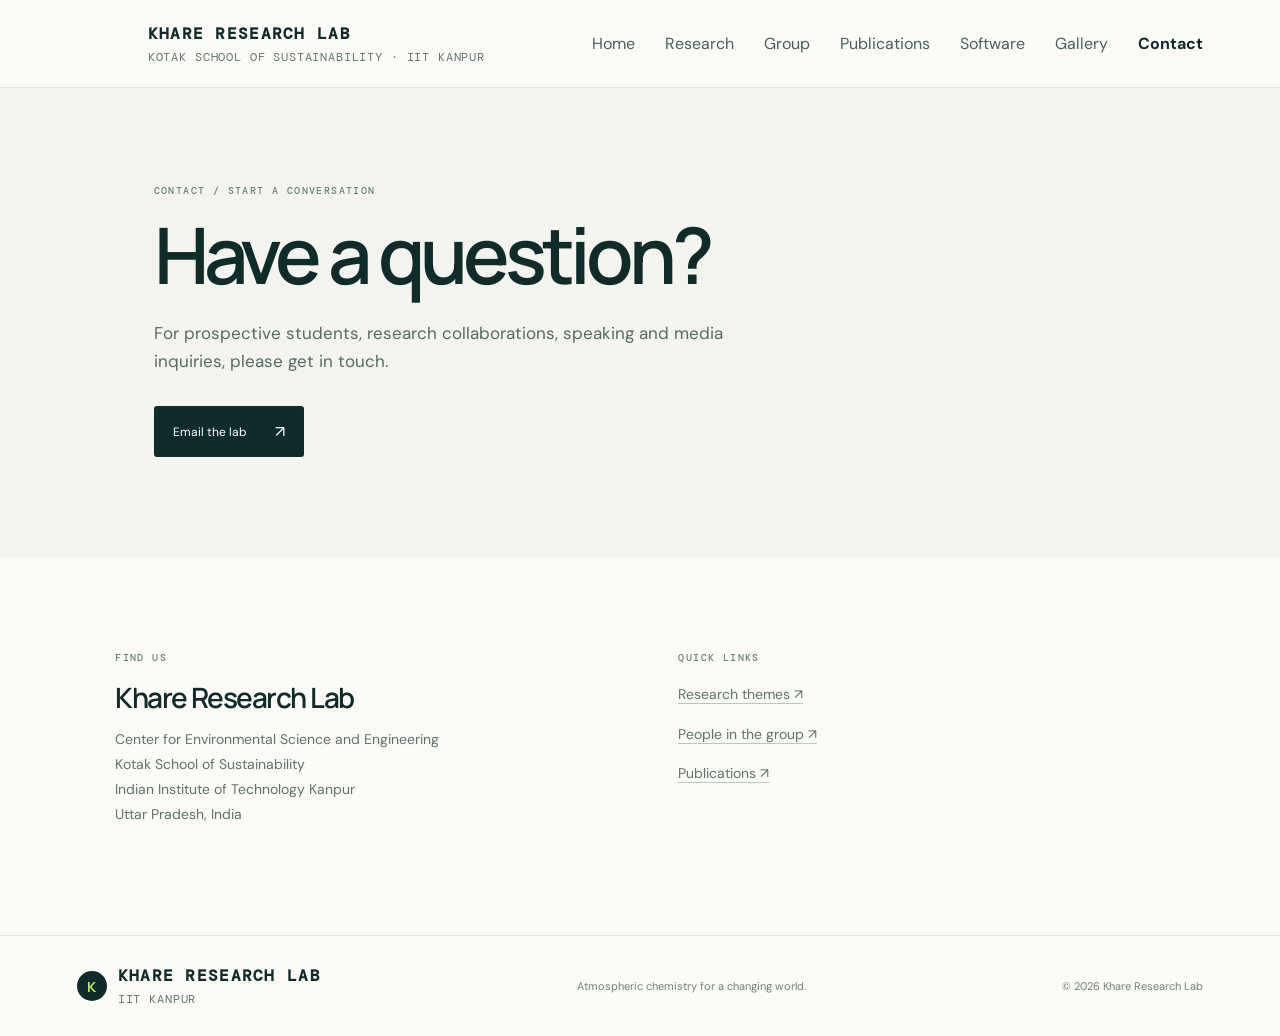
==== commit 39d171fa: "Update contact.html" ====
--- a/contact.html
+++ b/contact.html
@@ -1,4 +1,4 @@
-<!doctype html><html lang="en"><head><meta charset="utf-8"><meta name="viewport" content="width=device-width,initial-scale=1"><title>Contact | Khare Lab</title><link rel="stylesheet" href="assets/style.css"><script defer src="assets/main.js"></script><script defer src="https://3Dmol.org/build/3Dmol-min.js"></script></head>
+<!doctype html><html lang="en"><head><meta charset="utf-8"><meta name="viewport" content="width=device-width,initial-scale=1"><title>Contact | Khare Research Lab</title><link rel="stylesheet" href="assets/style.css"><script defer src="assets/main.js"></script><script defer src="https://3Dmol.org/build/3Dmol-min.js"></script></head>
   
 <body><header class="site-header"><a class="brand" href="index.html">
   <span class="molecule-logo" aria-label="Rotating limonene molecule">
@@ -12,4 +12,4 @@
     data-spin="axis:x;speed:0.5">
   </span>
 </span>
-  <span>KHARE LAB<small>KOTAK SCHOOL OF SUSTAINABILITY · IIT KANPUR</small></span></a><button class="menu-toggle" aria-label="Open navigation" aria-expanded="false">☰</button><nav class="nav"><a href="index.html">Home</a><a href="research.html">Research</a><a href="group.html">Group</a><a href="publications.html">Publications</a><a href="software.html">Software</a><a href="gallery.html">Gallery</a><a class="active" href="contact.html">Contact</a></nav></header><main><section class="page-hero contact-hero"><p class="eyebrow">CONTACT / START A CONVERSATION</p><h1>Have a question?</h1><p class="lede">For prospective students, research collaborations, speaking and media inquiries, please get in touch.</p><a class="button" href="mailto:peeyushkhare@iitk.ac.in">Email the lab <span>↗</span></a></section><section class="section contact-details"><div><p class="eyebrow">FIND US</p><h2>Khare Lab</h2><p>Center for Environmental Science and Engineering<br>Kotak School of Sustainability<br>Indian Institute of Technology Kanpur<br>Uttar Pradesh, India</p></div><div><p class="eyebrow">QUICK LINKS</p><p><a href="research.html">Research themes ↗</a></p><p><a href="group.html">People in the group ↗</a></p><p><a href="publications.html">Publications ↗</a></p></div></section></main><footer class="footer"><a class="brand footer-brand" href="index.html"><span class="brand-mark">K</span><span>KHARE LAB<small>IIT KANPUR</small></span></a><span>Atmospheric chemistry for a changing world.</span><span>© <span data-year></span> Khare Lab</span></footer></body></html>
+  <span>KHARE RESEARCH LAB<small>KOTAK SCHOOL OF SUSTAINABILITY · IIT KANPUR</small></span></a><button class="menu-toggle" aria-label="Open navigation" aria-expanded="false">☰</button><nav class="nav"><a href="index.html">Home</a><a href="research.html">Research</a><a href="group.html">Group</a><a href="publications.html">Publications</a><a href="software.html">Software</a><a href="gallery.html">Gallery</a><a class="active" href="contact.html">Contact</a></nav></header><main><section class="page-hero contact-hero"><p class="eyebrow">CONTACT / START A CONVERSATION</p><h1>Have a question?</h1><p class="lede">For prospective students, research collaborations, speaking and media inquiries, please get in touch.</p><a class="button" href="mailto:peeyushkhare@iitk.ac.in">Email the lab <span>↗</span></a></section><section class="section contact-details"><div><p class="eyebrow">FIND US</p><h2>Khare Research Lab</h2><p>Center for Environmental Science and Engineering<br>Kotak School of Sustainability<br>Indian Institute of Technology Kanpur<br>Uttar Pradesh, India</p></div><div><p class="eyebrow">QUICK LINKS</p><p><a href="research.html">Research themes ↗</a></p><p><a href="group.html">People in the group ↗</a></p><p><a href="publications.html">Publications ↗</a></p></div></section></main><footer class="footer"><a class="brand footer-brand" href="index.html"><span class="brand-mark">K</span><span>KHARE RESEARCH LAB<small>IIT KANPUR</small></span></a><span>Atmospheric chemistry for a changing world.</span><span>© <span data-year></span> Khare Research Lab</span></footer></body></html>
--- a/assets/style.css
+++ b/assets/style.css
@@ -186,6 +186,46 @@
   object-fit: contain;
   background: #e8ece7;
 }
+
+/* Air-pollution section only: heading left, compact cards right. */
+section.ap-burden {
+  display:grid !important;
+  grid-template-columns:minmax(0,1fr) minmax(0,1.3fr) !important;
+  gap:16px 32px;
+  align-items:center;
+}
+section.ap-burden > .ap-heading {
+  grid-column:1 !important;
+  grid-row:1 !important;
+  min-width:0;
+}
+section.ap-burden > .ap-grid {
+  grid-column:2 !important;
+  grid-row:1 !important;
+  display:grid;
+  grid-template-columns:repeat(2,minmax(0,1fr));
+  gap:16px;
+  width:100%;
+  max-width:none !important;
+  margin:0 !important;
+  min-width:0;
+}
+section.ap-burden .ap-card { padding:18px; min-width:0; }
+section.ap-burden .ap-region { font-size:16px; }
+section.ap-burden .ap-number { font-size:clamp(22px,2.5vw,34px); }
+section.ap-burden > .ap-note,
+section.ap-burden > details,
+section.ap-burden > noscript { grid-column:1 / -1; }
+@media(max-width:700px) {
+  section.ap-burden { grid-template-columns:1fr !important; }
+  section.ap-burden > .ap-heading { grid-column:1 !important; grid-row:1 !important; }
+  section.ap-burden > .ap-grid { grid-column:1 !important; grid-row:2 !important; }
+  section.ap-burden .ap-card { padding:16px; }
+}
+@media(max-width:420px) {
+  section.ap-burden > .ap-grid { grid-template-columns:1fr; }
+}
+
 @media (prefers-reduced-motion: reduce) {
   .molecule-logo {
     /* Rotation is controlled by JavaScript, not CSS. */
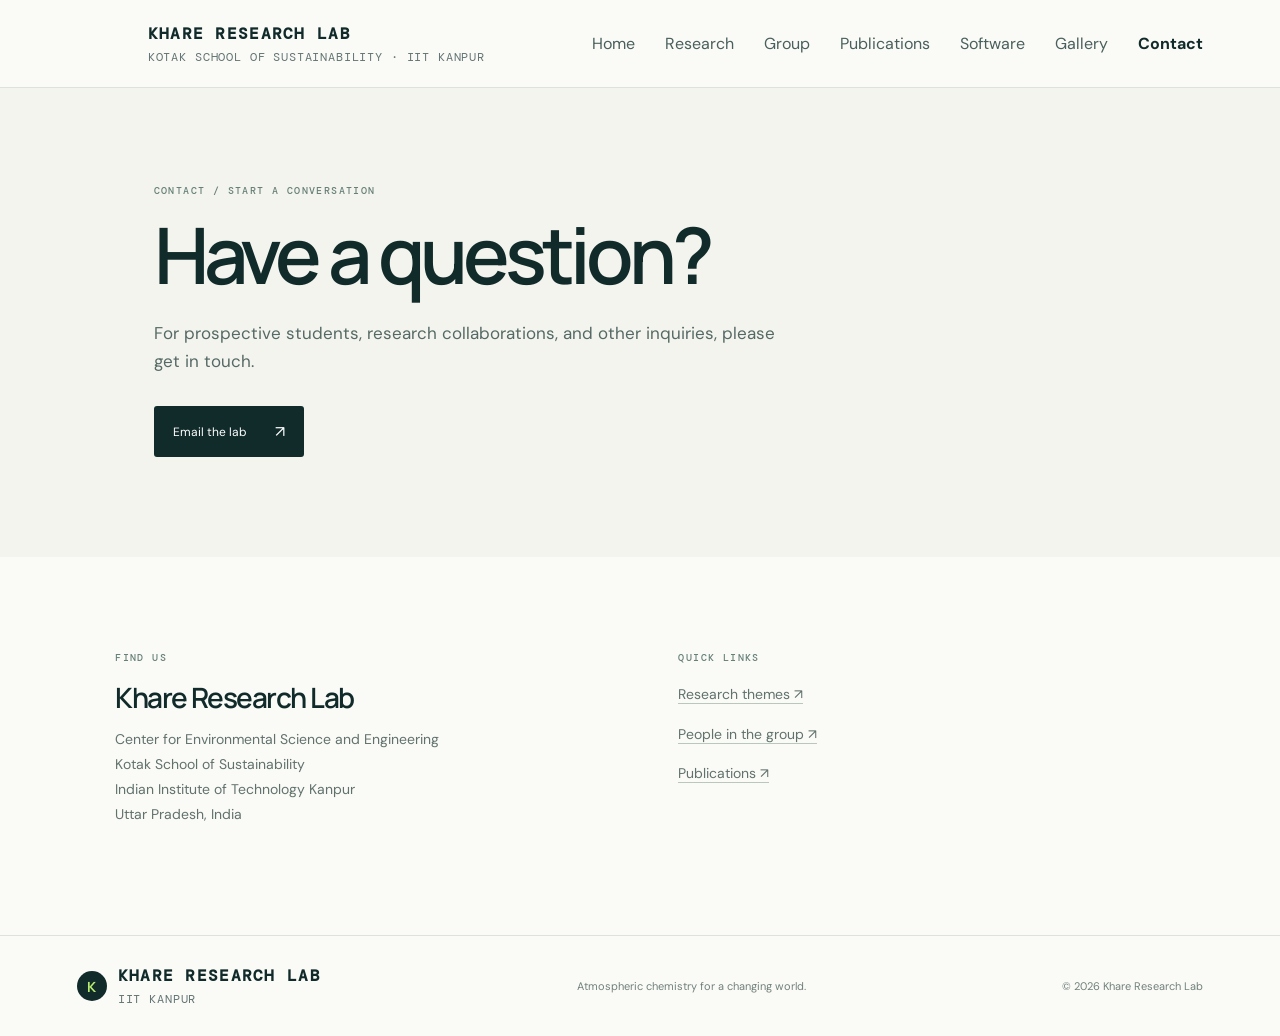
==== commit 169d63d3: "Update contact.html" ====
--- a/contact.html
+++ b/contact.html
@@ -12,4 +12,4 @@
     data-spin="axis:x;speed:0.5">
   </span>
 </span>
-  <span>KHARE RESEARCH LAB<small>KOTAK SCHOOL OF SUSTAINABILITY · IIT KANPUR</small></span></a><button class="menu-toggle" aria-label="Open navigation" aria-expanded="false">☰</button><nav class="nav"><a href="index.html">Home</a><a href="research.html">Research</a><a href="group.html">Group</a><a href="publications.html">Publications</a><a href="software.html">Software</a><a href="gallery.html">Gallery</a><a class="active" href="contact.html">Contact</a></nav></header><main><section class="page-hero contact-hero"><p class="eyebrow">CONTACT / START A CONVERSATION</p><h1>Have a question?</h1><p class="lede">For prospective students, research collaborations, speaking and media inquiries, please get in touch.</p><a class="button" href="mailto:peeyushkhare@iitk.ac.in">Email the lab <span>↗</span></a></section><section class="section contact-details"><div><p class="eyebrow">FIND US</p><h2>Khare Research Lab</h2><p>Center for Environmental Science and Engineering<br>Kotak School of Sustainability<br>Indian Institute of Technology Kanpur<br>Uttar Pradesh, India</p></div><div><p class="eyebrow">QUICK LINKS</p><p><a href="research.html">Research themes ↗</a></p><p><a href="group.html">People in the group ↗</a></p><p><a href="publications.html">Publications ↗</a></p></div></section></main><footer class="footer"><a class="brand footer-brand" href="index.html"><span class="brand-mark">K</span><span>KHARE RESEARCH LAB<small>IIT KANPUR</small></span></a><span>Atmospheric chemistry for a changing world.</span><span>© <span data-year></span> Khare Research Lab</span></footer></body></html>
+  <span>KHARE RESEARCH LAB<small>KOTAK SCHOOL OF SUSTAINABILITY · IIT KANPUR</small></span></a><button class="menu-toggle" aria-label="Open navigation" aria-expanded="false">☰</button><nav class="nav"><a href="index.html">Home</a><a href="research.html">Research</a><a href="group.html">Group</a><a href="publications.html">Publications</a><a href="software.html">Software</a><a href="gallery.html">Gallery</a><a class="active" href="contact.html">Contact</a></nav></header><main><section class="page-hero contact-hero"><p class="eyebrow">CONTACT / START A CONVERSATION</p><h1>Have a question?</h1><p class="lede">For prospective students, research collaborations, and other inquiries, please get in touch.</p><a class="button" href="mailto:peeyushkhare@iitk.ac.in">Email the lab <span>↗</span></a></section><section class="section contact-details"><div><p class="eyebrow">FIND US</p><h2>Khare Research Lab</h2><p>Center for Environmental Science and Engineering<br>Kotak School of Sustainability<br>Indian Institute of Technology Kanpur<br>Uttar Pradesh, India</p></div><div><p class="eyebrow">QUICK LINKS</p><p><a href="research.html">Research themes ↗</a></p><p><a href="group.html">People in the group ↗</a></p><p><a href="publications.html">Publications ↗</a></p></div></section></main><footer class="footer"><a class="brand footer-brand" href="index.html"><span class="brand-mark">K</span><span>KHARE RESEARCH LAB<small>IIT KANPUR</small></span></a><span>Atmospheric chemistry for a changing world.</span><span>© <span data-year></span> Khare Research Lab</span></footer></body></html>
